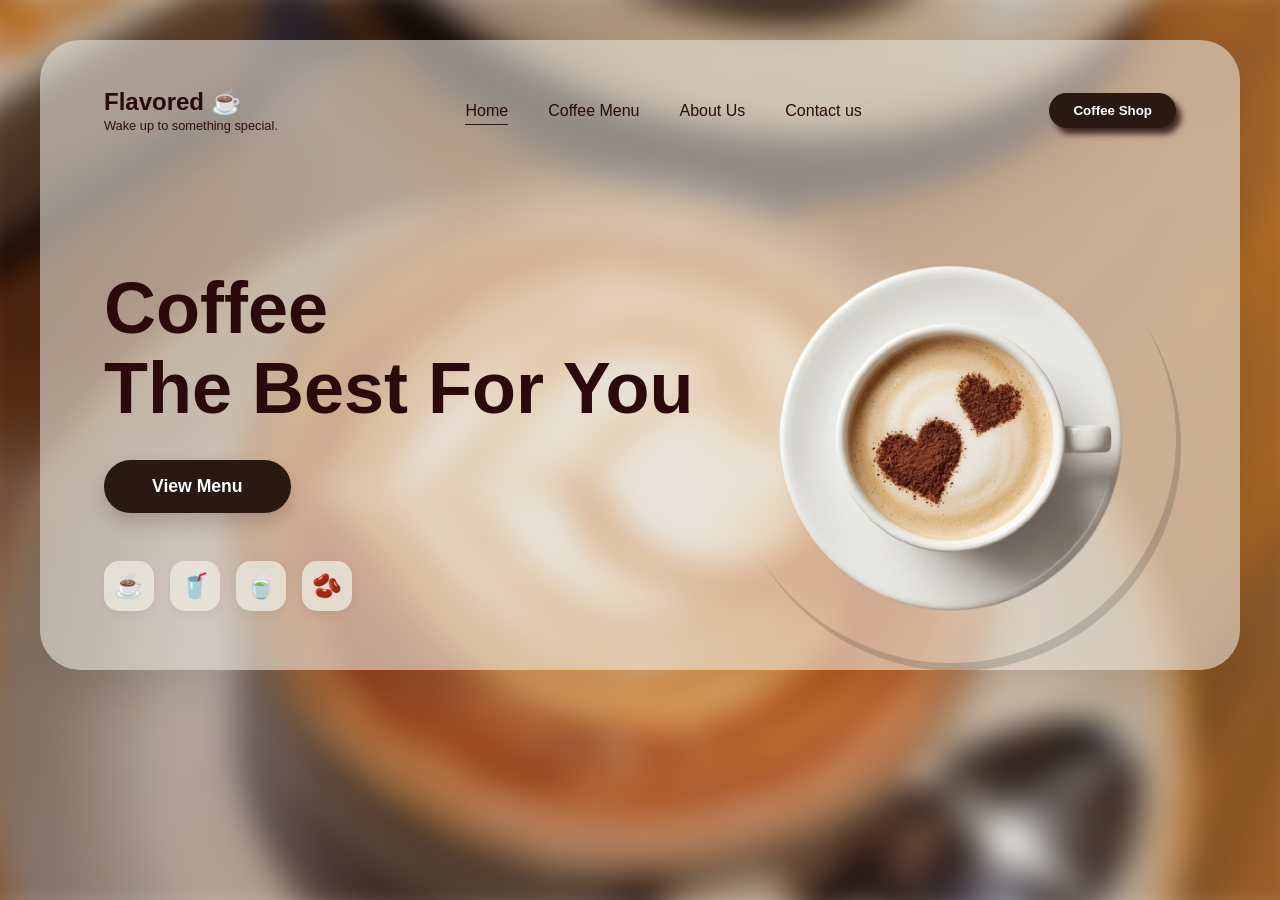
==== index.html @ 18310b98 "first commit i was complete only first page" ====
<!DOCTYPE html>
<html>
<head>
    <link href="./css/style.css" rel="stylesheet" />

</head>
<body>
    <div class="container">
        <header>
            <div class="logo-area">
                <h1>Flavored ☕</h1>
                <p>Wake up to something special.</p>
            </div>           
            <div class="nav">
                <a href="#" class="active">Home</a>
                <a href="#">Coffee Menu</a>
                <a href="#">About Us</a>
                <a href="#">Contact us</a>
            </div>
            <button class="nav-btn">Coffee Shop</button>
        </header>
        <main>
            <div class="hero-text">
                <h2>Coffee<br>The Best For You</h2>
                <button class="cta-btn">View Menu</button>                
                <div class="icon-row">
                    <div class="icon-box">☕</div>
                    <div class="icon-box">🥤</div>
                    <div class="icon-box">🍵</div>
                    <div class="icon-box">🫘</div>
                </div>
            </div>
            <div class="hero-image">
               <img src="./image/photo.png" alt="Latte Art Coffee">
            </div>
        </main>
    </div>

</body>
</html>
---- css/style.css ----
* {
    margin: 0;
    padding: 0;
    box-sizing: border-box;
    font-family: 'Segoe UI', Tahoma, Geneva, Verdana, sans-serif;
}
img{width:100%;}

body::before{
    content: "";
    position: fixed;
    top: 0;
    left: 0;
    width: 100%;
    height: 100vh;
    background-image: url(../image/background-img.jpg);
    background-size: cover;
    background-position: center;
    background-repeat: no-repeat;
    background-attachment: fixed;
    margin: 0;
    transform: scale(1.05);
    filter: blur(15px);
}
.container {
    background:  #e2dcd29f;
    width: 100%;
    width: 1200px;
    height: 70vh;
    border-radius: 40px;
    box-shadow: 0 20px 40px rgba(0, 0, 0, 0.1);
    padding: 3rem 4rem;
    position: relative;
    overflow: hidden;
    margin:0 auto;
    margin-top:40px;
}
header {
    display: flex;
    justify-content: space-between;
    align-items: center;
    margin-bottom: 5rem;
}
.logo-area h1 {
    color: #2a0a0a;
    font-size: 1.5rem;
    display: flex;
    align-items: center;
    gap: 5px;
}
.logo-area p {
    color:#300e0e;
    font-size: 0.8rem;
    margin-top: 2px;
}
.nav {
    display: flex;
    gap: 2.5rem;
}
.nav a {
    text-decoration: none;
    color:  #2a0a0a;
    font-size: 1rem;
    font-weight: 500;
    position: relative;
}
.nav a.active::after {
    content: '';
    position: absolute;
    bottom: -5px;
    left: 0;
    width: 100%;
    height: 1px;
    background-color: #291911;;
}
.nav-btn {
    background-color: #291911;
    color: white;
    border: none;
    padding: 0.6rem 1.5rem;
    border-radius: 20px;
    font-weight: 600;
    cursor: pointer;
    transition: opacity 0.3s ease;
    box-shadow: 5px 6px 6px #3d281e;
}
.nav-btn:hover {
    opacity: 0.8;
}
main {
    display: flex;
    justify-content: space-between;
    align-items: center;
}
.hero-text h2 {
    color: #2a0a0a;
    font-size: 4.5rem;
    line-height: 1.1;
    margin-bottom: 2rem;
}
.cta-btn {
    background-color:#291911;
    color: white;
    border: none;
    padding: 1rem 3rem;
    border-radius: 30px;
    font-size: 1.1rem;
    font-weight: 600;
    cursor: pointer;
    box-shadow: 0 10px 20px rgba(42, 10, 10, 0.2);
    margin-bottom: 3rem;
    transition: transform 0.2s ease;
}
.cta-btn:hover {
    transform: translateY(-2px);
}
.icon-row {
    display: flex;
    gap: 1rem;
}
.icon-box {
    width: 50px;
    height: 50px;
    background-color: #efeae2c4;
    border-radius: 15px;
    display: flex;
    justify-content: center;
    align-items: center;
    font-size: 1.5rem;
    box-shadow: 0 4px 10px rgba(0, 0, 0, 0.05);
    cursor: pointer;
    transition: background-color 0.3s;
}
.icon-box:hover {
    background-color: #887e6c;
}
.hero-image img{
    width: 450px;
    height: 450px;
    object-fit: cover;
    border-radius: 50%;
    box-shadow: 5px 8px 0.5px rgba(0, 0, 0, 0.15);
}
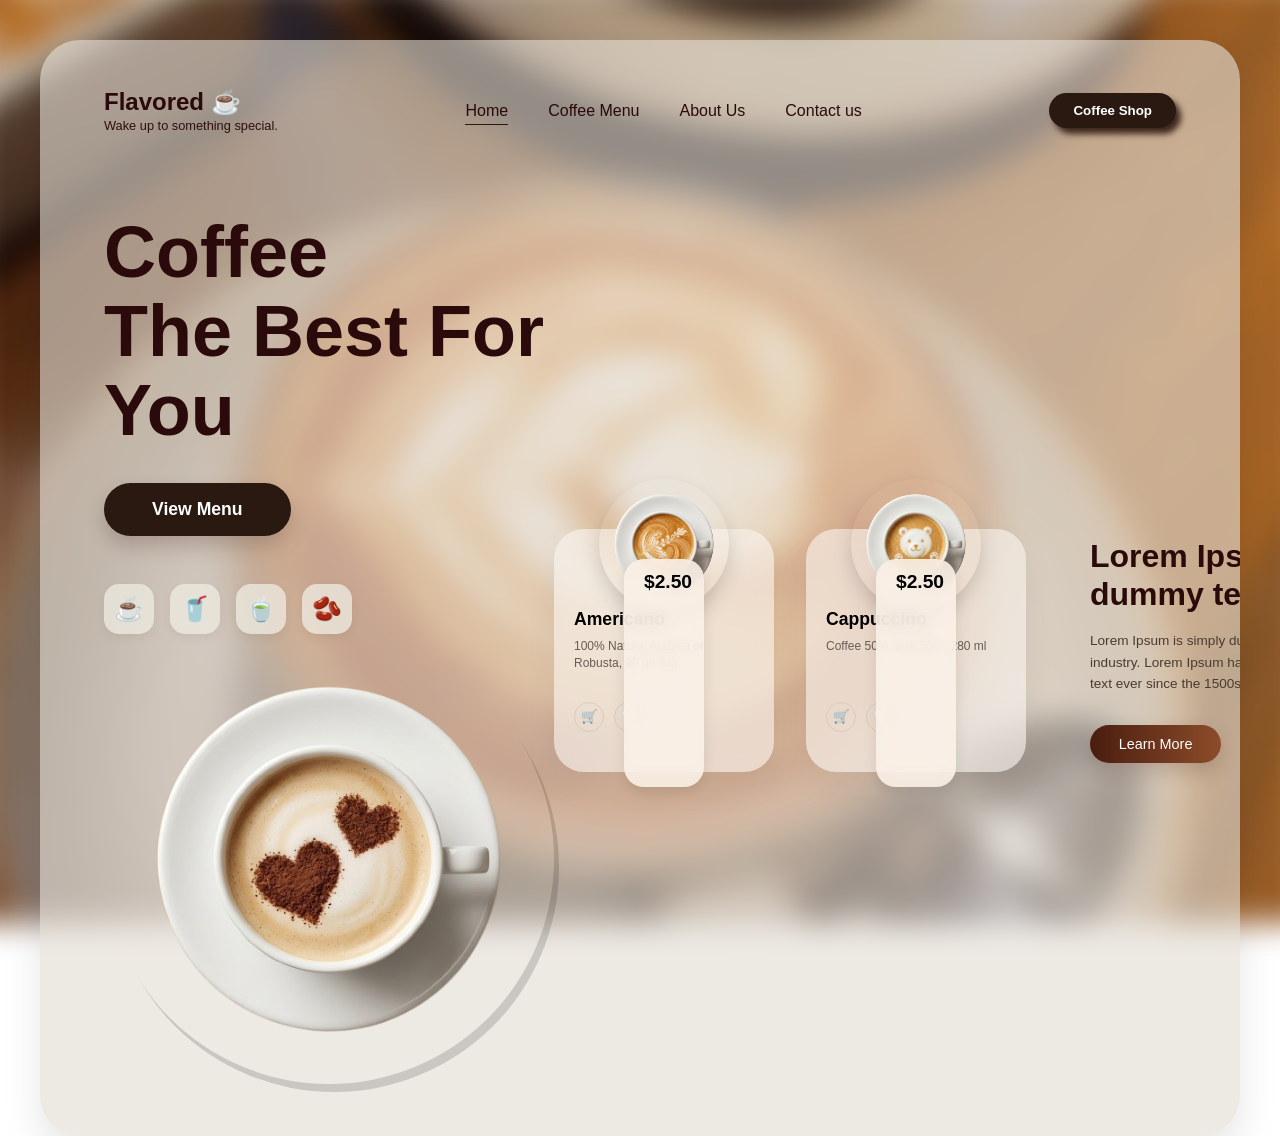
==== commit 72d2dadf: "second" ====
--- a/index.html
+++ b/index.html
@@ -1,6 +1,7 @@
 <!DOCTYPE html>
 <html>
 <head>
+    <title>flavored cafe</title>
     <link href="./css/style.css" rel="stylesheet" />
 
 </head>
@@ -20,21 +21,69 @@
             <button class="nav-btn">Coffee Shop</button>
         </header>
         <main>
-            <div class="hero-text">
-                <h2>Coffee<br>The Best For You</h2>
-                <button class="cta-btn">View Menu</button>                
-                <div class="icon-row">
-                    <div class="icon-box">☕</div>
-                    <div class="icon-box">🥤</div>
-                    <div class="icon-box">🍵</div>
-                    <div class="icon-box">🫘</div>
+            <section>
+                <div class="hero-text">
+                    <h2>Coffee<br>The Best For You</h2>
+                    <button class="cta-btn">View Menu</button>                
+                    <div class="icon-row">
+                        <div class="icon-box">☕</div>
+                        <div class="icon-box">🥤</div>
+                        <div class="icon-box">🍵</div>
+                        <div class="icon-box">🫘</div>
+                    </div>
+                </div>
+                <div class="hero-image">
+                <img src="./image/photo.png" alt="Latte Art Coffee">
+                </div>
+           </section>     
+        <br/>
+        <br/>
+        <br/>
+        <section>
+        <div class="menu-container">        
+            <div class="cards-wrapper">
+                <div class="coffee-card">
+                    <img src="./image/photo1.png" alt="Americano">
+                    <h3>Americano</h3>
+                    <p>100% Natural Arabica or Robusta, 30 ml cup</p>
+                    <div class="card-actions">
+                        <button class="icon-btn">🛒</button>
+                        <button class="icon-btn">🤍</button>
+                    </div>
+                    <div class="price-tag">$2.50</div>
+                </div>
+                <div class="coffee-card">
+                    <img src="./image/photo3.png" alt="Cappuccino">
+                    <h3>Cappuccino</h3>
+                    <p>Coffee 50%, milk 50%, 280 ml</p>
+                    <div class="card-actions">
+                        <button class="icon-btn">🛒</button>
+                        <button class="icon-btn">🤍</button>
+                    </div>
+                    <div class="price-tag">$2.50</div>
                 </div>
             </div>
-            <div class="hero-image">
-               <img src="./image/photo.png" alt="Latte Art Coffee">
+            <div class="text-content">
+                <h2>Lorem Ipsum is simply dummy text of</h2>
+                <p>Lorem Ipsum is simply dummy text of the printing and typesetting industry. Lorem Ipsum has been the industry's standard dummy text ever since the 1500s.</p>
+                <button class="btn-primary">Learn More</button>
             </div>
-        </main>
+        </div>
+        </section>
+        <section>
+            <div class="hero-container">
+                <div class="text-content">
+                    <h1>Lorem Ipsum is simply dummy text of the printing and typesetting industry.</h1>
+                    <p>Lorem Ipsum is simply dummy text of the printing and typesetting industry. Lorem Ipsum has been the industry's standard dummy text ever since the 1500s, when an unknown printer took a galley of type and scrambled it to make a type specimen book.</p>
+                    <button class="learn-more-btn">Learn More</button>
+                </div>
+                <div class="image-content">
+                    <img src="https://images.unsplash.com/photo-1551030173-122aabc4489c?auto=format&fit=crop&w=500&q=80" alt="Latte Art" class="coffee-img">
+                    
+                    <div class="price-tag">$2.50</div>
+                </div>
+            </div>
+        </section>
     </div>
-
 </body>
 </html>
--- a/css/style.css
+++ b/css/style.css
@@ -4,9 +4,12 @@
     box-sizing: border-box;
     font-family: 'Segoe UI', Tahoma, Geneva, Verdana, sans-serif;
 }
-img{width:100%;}
-
-body::before{
+
+img {
+    width: 100%;
+}
+
+body::before {
     content: "";
     position: fixed;
     top: 0;
@@ -22,25 +25,28 @@
     transform: scale(1.05);
     filter: blur(15px);
 }
+
 .container {
-    background:  #e2dcd29f;
+    background: #e2dcd29f;
     width: 100%;
     width: 1200px;
-    height: 70vh;
+    height: auto;
     border-radius: 40px;
     box-shadow: 0 20px 40px rgba(0, 0, 0, 0.1);
     padding: 3rem 4rem;
     position: relative;
     overflow: hidden;
-    margin:0 auto;
-    margin-top:40px;
-}
+    margin: 0 auto;
+    margin-top: 40px;
+}
+
 header {
     display: flex;
     justify-content: space-between;
     align-items: center;
     margin-bottom: 5rem;
 }
+
 .logo-area h1 {
     color: #2a0a0a;
     font-size: 1.5rem;
@@ -48,18 +54,21 @@
     align-items: center;
     gap: 5px;
 }
+
 .logo-area p {
-    color:#300e0e;
+    color: #300e0e;
     font-size: 0.8rem;
     margin-top: 2px;
 }
+
 .nav {
     display: flex;
     gap: 2.5rem;
 }
+
 .nav a {
     text-decoration: none;
-    color:  #2a0a0a;
+    color: #2a0a0a;
     font-size: 1rem;
     font-weight: 500;
     position: relative;
@@ -71,7 +80,7 @@
     left: 0;
     width: 100%;
     height: 1px;
-    background-color: #291911;;
+    background-color: #291911;
 }
 .nav-btn {
     background-color: #291911;
@@ -99,7 +108,7 @@
     margin-bottom: 2rem;
 }
 .cta-btn {
-    background-color:#291911;
+    background-color: #291911;
     color: white;
     border: none;
     padding: 1rem 3rem;
@@ -109,7 +118,7 @@
     cursor: pointer;
     box-shadow: 0 10px 20px rgba(42, 10, 10, 0.2);
     margin-bottom: 3rem;
-    transition: transform 0.2s ease;
+    transition: transform 0.2s;
 }
 .cta-btn:hover {
     transform: translateY(-2px);
@@ -134,10 +143,188 @@
 .icon-box:hover {
     background-color: #887e6c;
 }
-.hero-image img{
+.hero-image img {
     width: 450px;
     height: 450px;
     object-fit: cover;
     border-radius: 50%;
     box-shadow: 5px 8px 0.5px rgba(0, 0, 0, 0.15);
+}
+.menu-container {
+    display: flex;
+    align-items: center;
+    justify-content: center;
+    gap: 4rem;
+    max-width: 1000px;
+    width: 100%;
+}
+.cards-wrapper {
+    display: flex;
+    gap: 2rem;
+}
+.coffee-card {
+    background: rgba(250, 245, 240, 0.6);
+    backdrop-filter: blur(10px);
+    border-radius: 30px;
+    width: 220px;
+    padding: 80px 20px 40px;
+    position: relative;
+    text-align: left;
+    box-shadow: 0 15px 35px rgba(0, 0, 0, 0.05);
+}
+.coffee-card img {
+    position: absolute;
+    top: -50px;
+    left: 50%;
+    transform: translateX(-50%);
+    width: 130px;
+    height: 130px;
+    border-radius: 50%;
+    object-fit: cover;
+    box-shadow: 0 10px 20px rgba(0, 0, 0, 0.15);
+}
+.coffee-card h3 {
+    font-size: 1.1rem;
+    margin-bottom: 0.5rem;
+    font-weight: 600;
+}
+.coffee-card p {
+    font-size: 0.75rem;
+    color: #665c55;
+    margin-bottom: 1.5rem;
+    line-height: 1.4;
+    height: 40px;
+}
+.card-actions {
+    display: flex;
+    gap: 10px;
+}
+.icon-btn {
+    background: transparent;
+    border: 1px solid #d5cbbd;
+    border-radius: 50%;
+    width: 30px;
+    height: 30px;
+    display: flex;
+    align-items: center;
+    justify-content: center;
+    cursor: pointer;
+    color: #332822;
+    transition: all 0.2s;
+}
+.icon-btn:hover {
+    background: rgba(255, 255, 255, 0.5);
+}
+.price-tag {
+    position: absolute;
+    bottom: -15px;
+    left: 50%;
+    transform: translateX(-50%);
+    background-color: #2a0a0a;
+    color: #fff;
+    padding: 5px 20px;
+    border-radius: 20px;
+    font-size: 0.85rem;
+    font-weight: bold;
+    box-shadow: 0 5px 15px rgba(42, 10, 10, 0.3);
+}
+.text-content {
+    width: 300px;
+    width: 400px;
+}
+.text-content h2 {
+    font-size: 2rem;
+    margin-bottom: 1rem;
+    line-height: 1.2;
+    color: #2a0a0a;
+}
+.text-content p {
+    font-size: 0.85rem;
+    color: #554a43;
+    margin-bottom: 2rem;
+    line-height: 1.6;
+}
+.btn-primary {
+    background: linear-gradient(90deg, #4a1d0f 0%, #8c4c2a 100%);
+    color: white;
+    border: none;
+    padding: 0.7rem 1.8rem;
+    border-radius: 25px;
+    font-size: 0.9rem;
+    font-weight: 500;
+    cursor: pointer;
+    box-shadow: 0 8px 20px rgba(74, 29, 15, 0.2);
+    transition: opacity 0.3s;
+}
+.btn-primary:hover {
+    opacity: 0.9;
+}
+.hero-container {
+    display: flex;
+    align-items: center;
+    justify-content: space-between;
+    max-width: 1000px;
+    width: 90%;
+    gap: 40px;
+}
+.text-content {
+    flex: 1;
+    max-width: 480px;
+}
+
+.text-content h1 {
+    font-size: 2.2rem;
+    line-height: 1.3;
+    margin-bottom: 20px;
+    color: #311c10;
+}
+.text-content p {
+    font-size: 0.85rem;
+    line-height: 1.6;
+    color: #4a3b32;
+    margin-bottom: 30px;
+}
+.learn-more-btn {
+    background: linear-gradient(to right, #381a0b, #935a34);
+    color: #ffffff;
+    border: none;
+    padding: 12px 28px;
+    border-radius: 25px; 
+    font-size: 0.9rem;
+    font-weight: 600;
+    cursor: pointer;
+    box-shadow: 0 4px 10px rgba(0, 0, 0, 0.3);
+    transition: transform 0.2s ease, box-shadow 0.2s ease;
+}
+
+.learn-more-btn:hover {
+    transform: translateY(-2px);
+    box-shadow: 0 6px 15px rgba(0, 0, 0, 0.4);
+}
+.image-content {
+    flex: 1;
+    position: relative;
+    display: flex;
+    justify-content: center;
+    align-items: center;
+}
+.coffee-img {
+    width: 350px;
+    height: 350px;
+    border-radius: 50%;
+    object-fit: cover;
+    box-shadow: 0 10px 25px rgba(0, 0, 0, 0.2);
+}
+.price-tag {
+    position: absolute;
+    top: 30px;
+    right: 30px;
+    background: rgba(250, 240, 230, 0.9);
+    backdrop-filter: blur(8px);
+    padding: 12px 20px;
+    border-radius: 20px;
+    font-weight: 700;
+    font-size: 1.2rem;
+    color: #000000;
+    box-shadow: 0 5px 15px rgba(0, 0, 0, 0.1);
 }
